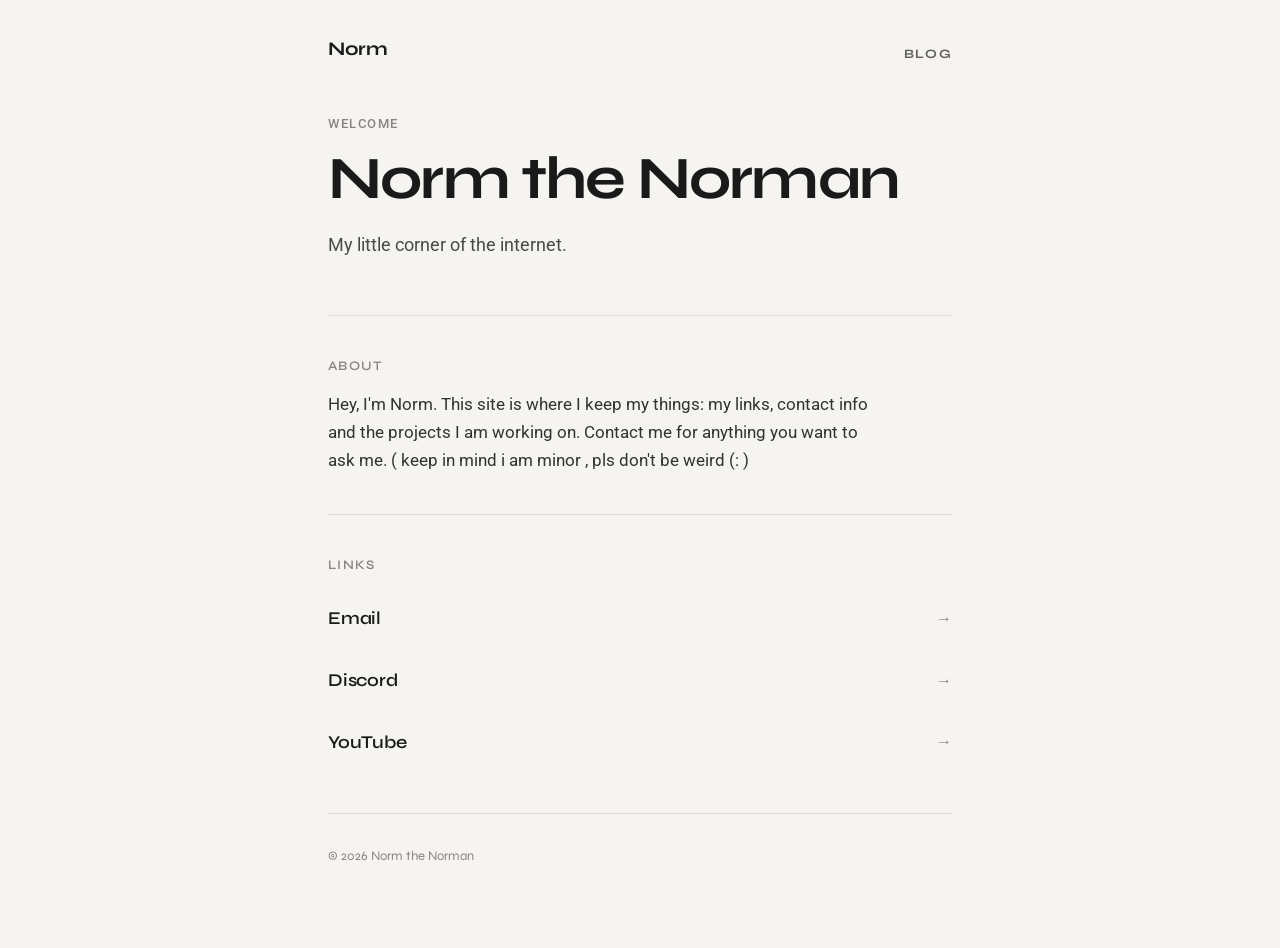
==== index.html @ 067e341c "Update index.html" ====
<!DOCTYPE html>
<html lang="en">
<head>
    <meta charset="UTF-8">
    <meta name="viewport" content="width=device-width, initial-scale=1.0">
    <meta name="description" content="Norm the Norman — personal site">
    <link rel="shortcut icon" href="assets/icon.png" type="image/png">
    <link rel="stylesheet" href="style.css">
    <title>normthenorman</title>
</head>
<body>
    <div id="app">
    <div class="page">

        <header class="nav">
            <a href="/" data-link class="nav-logo">Norm</a>
            <a href="/blog" data-link class="nav-link">Blog</a>
        </header>

        <main>
            <section class="hero">
                <p class="hero-eyebrow">Welcome</p>
                <h1 class="hero-title">Norm the Norman</h1>
                <p class="hero-lead">
                    My little corner of the internet.
                </p>
            </section>

            <section id="about" class="section">
                <h2 class="section-label">About</h2>
                <p class="section-body">
                    Hey, I'm Norm. This site is where I keep my things: my links,
                    contact info and the projects I am working on. Contact me for 
                    anything you want to ask me. ( keep in mind i am minor , pls 
                    don't be weird (: )
                </p>
            </section>

            <section id="links" class="section">
                <h2 class="section-label">Links</h2>
                <ul class="link-list">

                <div class="link">
                    <li>
                        <a href="mailto:itsnormthenorman@proton.me" class="link-item">
                            <span class="link-title">Email</span>
                            <span class="link-arrow" aria-hidden="true">→</span>
                        </a>
                    </li>
                </div>

                <div class="link">
                    <li>
                        <a href="https://discord.com/users/1162692584502743070" class="link-item">
                            <span class="link-title">Discord</span>
                            <span class="link-arrow" aria-hidden="true">→</span>
                        </a>
                    </li>
                </div>

                <div class="link">
                    <li>
                        <a href="https://www.youtube.com/@normthenorman" class="link-item">
                            <span class="link-title">YouTube</span>
                            <span class="link-arrow" aria-hidden="true">→</span>
                        </a>
                    </li>
                </div>

                </ul>
            </section>
        </main>

        <footer class="footer">
            <p>&copy; 2026 Norm the Norman</p>
        </footer>
    </div>
    </div>

<script src="main.js"></script>
<script src="router.js"></script>

</body>
</html>
---- style.css ----
@import url('https://fonts.googleapis.com/css2?family=Roboto:ital,wght@0,400;0,500;1,400&family=Syne:wght@500;600;700&display=swap');

*, *::before, *::after {
    box-sizing: border-box;
    margin: 0;
    padding: 0;
}

html {
    font-size: 16px;
    scroll-behavior: smooth;
}

:root {
    --text-hover: rgb(20, 220, 20);
}

body {
    font-family: 'Roboto', sans-serif;
    line-height: 1.65;
    color: #1a1a1a;
    background: #f6f4f0;
    min-height: 100vh;
    -webkit-font-smoothing: antialiased;
}

.page {
    max-width: 42rem;
    margin: 0 auto;
    padding: 2rem 1.5rem 5rem;
    min-height: 100vh;
    display: flex;
    flex-direction: column;
}

/* Navigation */

.nav {
    position: relative;
    display: flex;
    align-items: center;
    justify-content: space-between;
    padding-bottom: 3rem;
}

.nav-logo {
    position: relative;
    font-family: 'Syne', sans-serif;
    font-weight: 700;
    font-size: 1.2rem;
    text-decoration: none;
    color: inherit;
    letter-spacing: -0.02em;
}

.nav-link {
    font-family: 'Syne', sans-serif;
    font-weight: 700;
    font-size: 0.8rem;
    letter-spacing: 0.1em;
    text-transform: uppercase;
    color: black;
    opacity: 0.6;
    text-decoration: none;
    margin-top: 0.75rem;
}

.nav-link:hover {
    opacity: 1;
}

/* Hero */

.hero {
    padding-bottom: 3.5rem;
    border-bottom: 1px solid #e0dcd4;
}

.hero-eyebrow {
    font-size: 0.8125rem;
    font-weight: 500;
    letter-spacing: 0.12em;
    text-transform: uppercase;
    color: #8a8580;
    margin-bottom: 0.75rem;
}

.hero-title {
    font-family: 'Syne', sans-serif;
    font-weight: 700;
    font-size: clamp(2.5rem, 8vw, 3.75rem);
    line-height: 1.05;
    letter-spacing: -0.03em;
    margin-bottom: 1.25rem;
}

.hero-lead {
    font-size: 1.125rem;
    color: #4a4a4a;
    max-width: 32rem;
}

/* Sections */

main {
    flex: 1;
}

.section {
    padding: 2.5rem 0;
    border-bottom: 1px solid #e0dcd4;
}

.section-label {
    font-family: 'Syne', sans-serif;
    font-weight: 600;
    font-size: 0.8125rem;
    letter-spacing: 0.1em;
    text-transform: uppercase;
    color: #8a8580;
    margin-bottom: 0.75rem;
}

.section-body {
    font-size: 1.0625rem;
    color: #333;
    max-width: 34rem;
}

/* Link list */

.link-list {
    list-style: none;
}

.link-item {
    display: flex;
    align-items: center;
    justify-content: space-between;
    padding: 1rem 0;
    text-decoration: none;
    color: inherit;
    border-bottom: 1px solid #e8e4dc;
    transition: color 0.2s ease;
}

.link-item:hover {
    color: var(--text-hover);
}

.link-list li:last-child .link-item {
    border-bottom: none;
}

.link-title {
    font-family: 'Syne', sans-serif;
    font-weight: 600;
    font-size: 1.125rem;
    letter-spacing: -0.01em;
}

.link-arrow {
    color: #8a8580;
    transition: transform 0.2s ease, color 0.2s ease;/*----------BLOG.HTML---------*/

.under-construction {
    font-family: 'Syne', sans-serif;
    color: black;
}

.return {
    font-family: 'Roboto', sans-serif;
    color: black;
}

.return:hover {
    color: blue;
}
}

.link-item:hover .link-title {
    color: var(--text-hover);
}

.link {
    transition: transform 0.2s ease;
}

.link:hover {
    transform: translateX(8px);
}

/* Footer */

.footer {
    margin-top: 2rem;
    font-family: 'Syne', sans-serif;
    font-size: 0.8125rem;
    color: #8a8580;
}

/*----------BLOG.HTML---------*/

.under-construction {
    font-family: 'Syne', sans-serif;
    color: black;
}

.return {
    font-family: 'Roboto', sans-serif;
    color: black;
}

.return:hover {
    color: blue;
}

#writing {
    animation: blink 1s infinite;
}

@keyframes blink {
    0%, 50% { opacity: 1; }
    51%, 100% { opacity: 0; }
}

.ai-note {
    font-family: 'Roboto', sans-serif;
    font-size: 0.8125rem;
    color: #8a8580;
    text-align: center;
    position: relative;
    bottom: -23vw;
    transition: color 0.2s ease;
}

.ai-note:hover {
    color: black;
}


/* Responsive */

@media (max-width: 480px) {
    .page {
        padding: 1.25rem 1.25rem 4rem;
    }

    .nav {
        padding-bottom: 2rem;
    }

    .hero {
        padding-bottom: 2.5rem;
    }

    .section {
        padding: 2rem 0;
    }
}
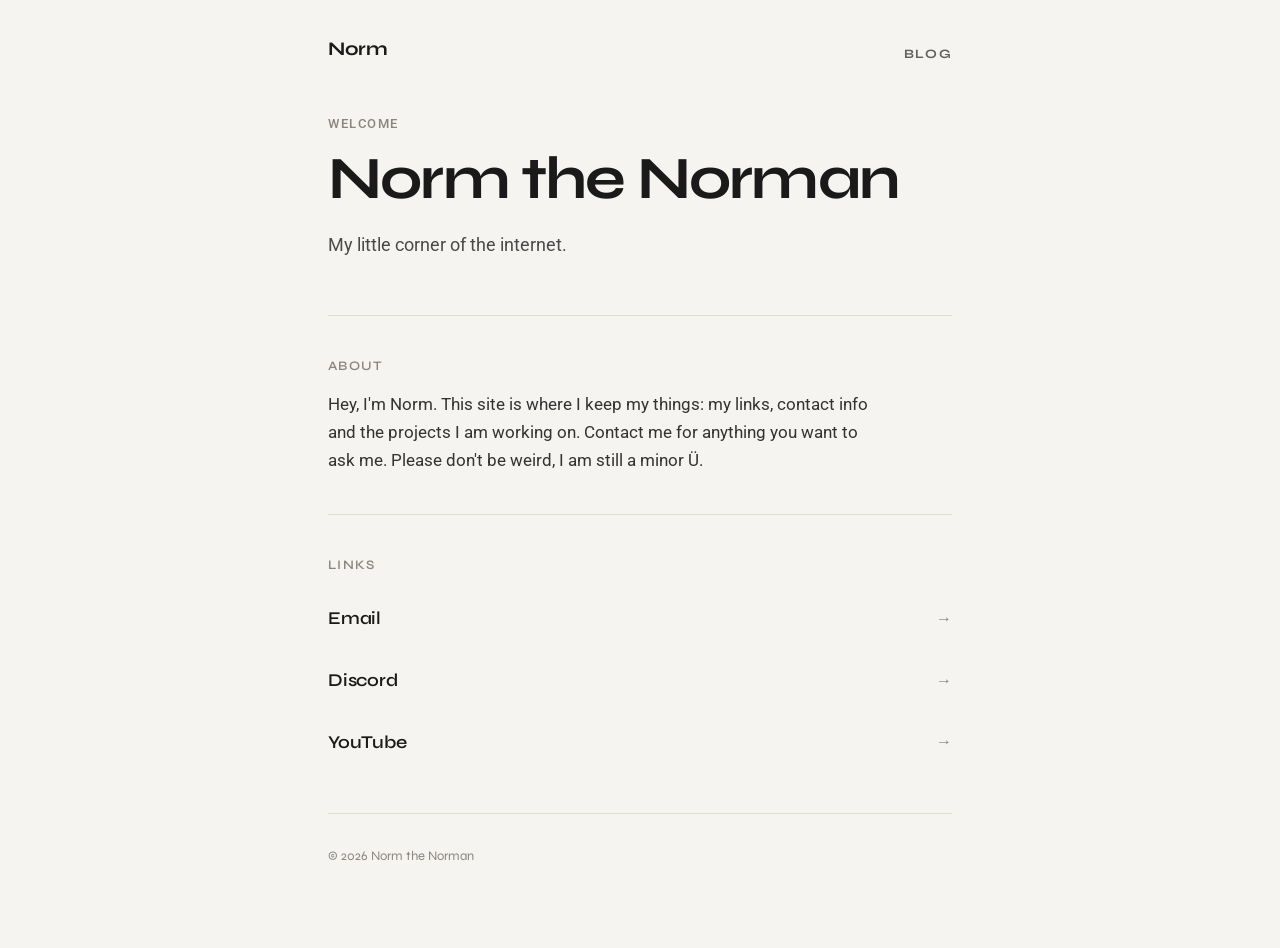
==== commit cbc42196: "Update index.html" ====
--- a/index.html
+++ b/index.html
@@ -31,8 +31,8 @@
                 <p class="section-body">
                     Hey, I'm Norm. This site is where I keep my things: my links,
                     contact info and the projects I am working on. Contact me for 
-                    anything you want to ask me. ( keep in mind i am minor , pls 
-                    don't be weird (: )
+                    anything you want to ask me. Please don't be weird, I am still
+                    a minor Ü.
                 </p>
             </section>
 
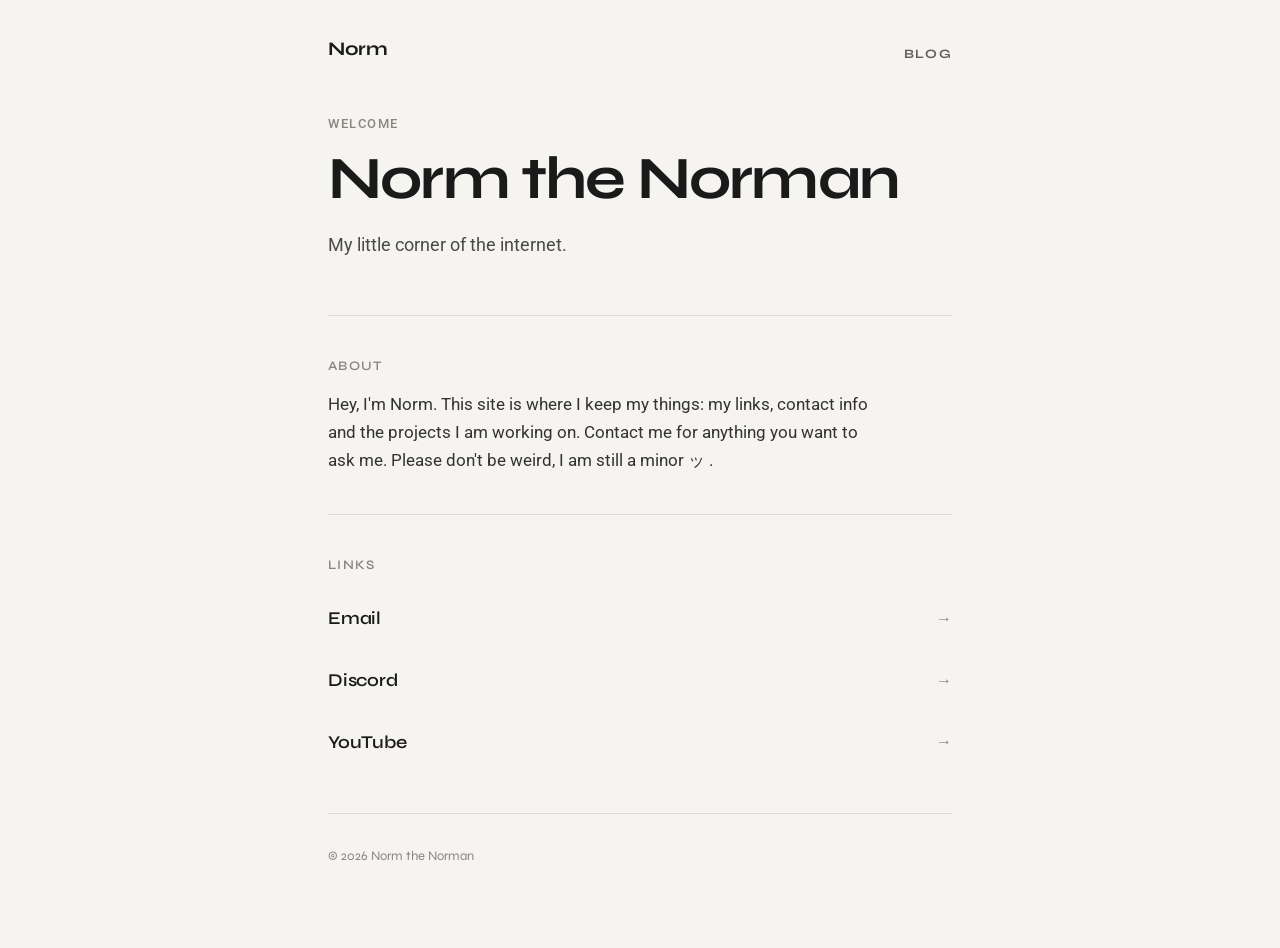
==== commit 0e198b8f: "Update index.html" ====
--- a/index.html
+++ b/index.html
@@ -32,7 +32,7 @@
                     Hey, I'm Norm. This site is where I keep my things: my links,
                     contact info and the projects I am working on. Contact me for 
                     anything you want to ask me. Please don't be weird, I am still
-                    a minor Ü.
+                    a minor ッ .
                 </p>
             </section>
 
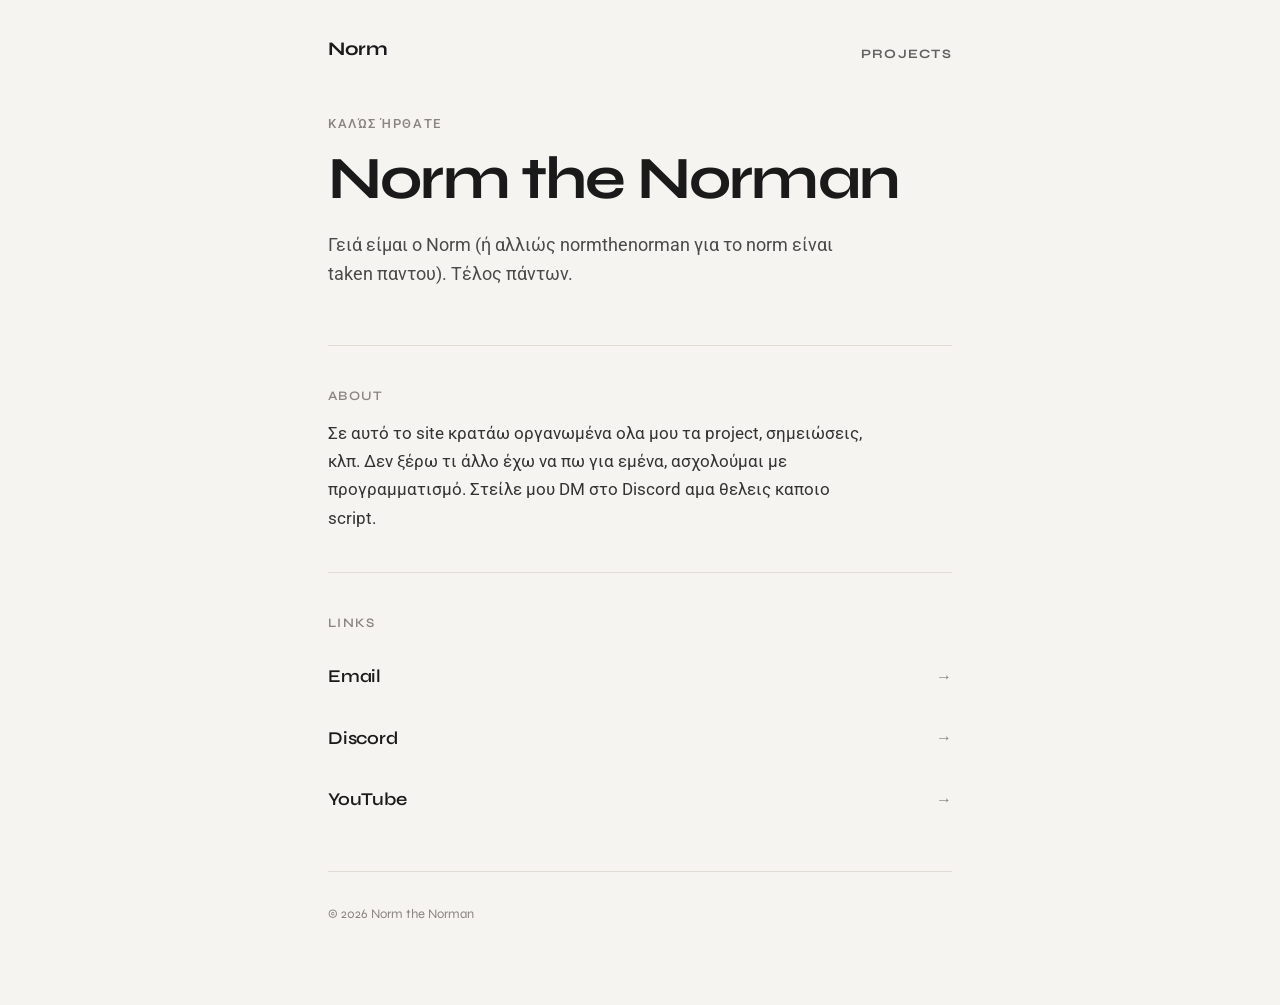
==== commit 60882fb2: "Update index.html" ====
--- a/index.html
+++ b/index.html
@@ -14,25 +14,24 @@
 
         <header class="nav">
             <a href="/" data-link class="nav-logo">Norm</a>
-            <a href="/blog" data-link class="nav-link">Blog</a>
+            <a href="/projects" data-link class="nav-link">Projects</a>
+
         </header>
 
         <main>
             <section class="hero">
-                <p class="hero-eyebrow">Welcome</p>
+                <p class="hero-eyebrow">Καλώς ήρθατε</p>
                 <h1 class="hero-title">Norm the Norman</h1>
                 <p class="hero-lead">
-                    My little corner of the internet.
+                    Γειά είμαι ο Norm (ή αλλιώς normthenorman για το norm είναι taken παντου). Τέλος πάντων.
                 </p>
             </section>
 
             <section id="about" class="section">
                 <h2 class="section-label">About</h2>
                 <p class="section-body">
-                    Hey, I'm Norm. This site is where I keep my things: my links,
-                    contact info and the projects I am working on. Contact me for 
-                    anything you want to ask me. Please don't be weird, I am still
-                    a minor ッ .
+                    Σε αυτό το site κρατάω οργανωμένα ολα μου τα project, σημειώσεις, κλπ. Δεν ξέρω τι
+                    άλλο έχω να πω για εμένα, ασχολούμαι με προγραμματισμό. Στείλε μου DM στο Discord αμα θελεις καποιο script. 
                 </p>
             </section>
 
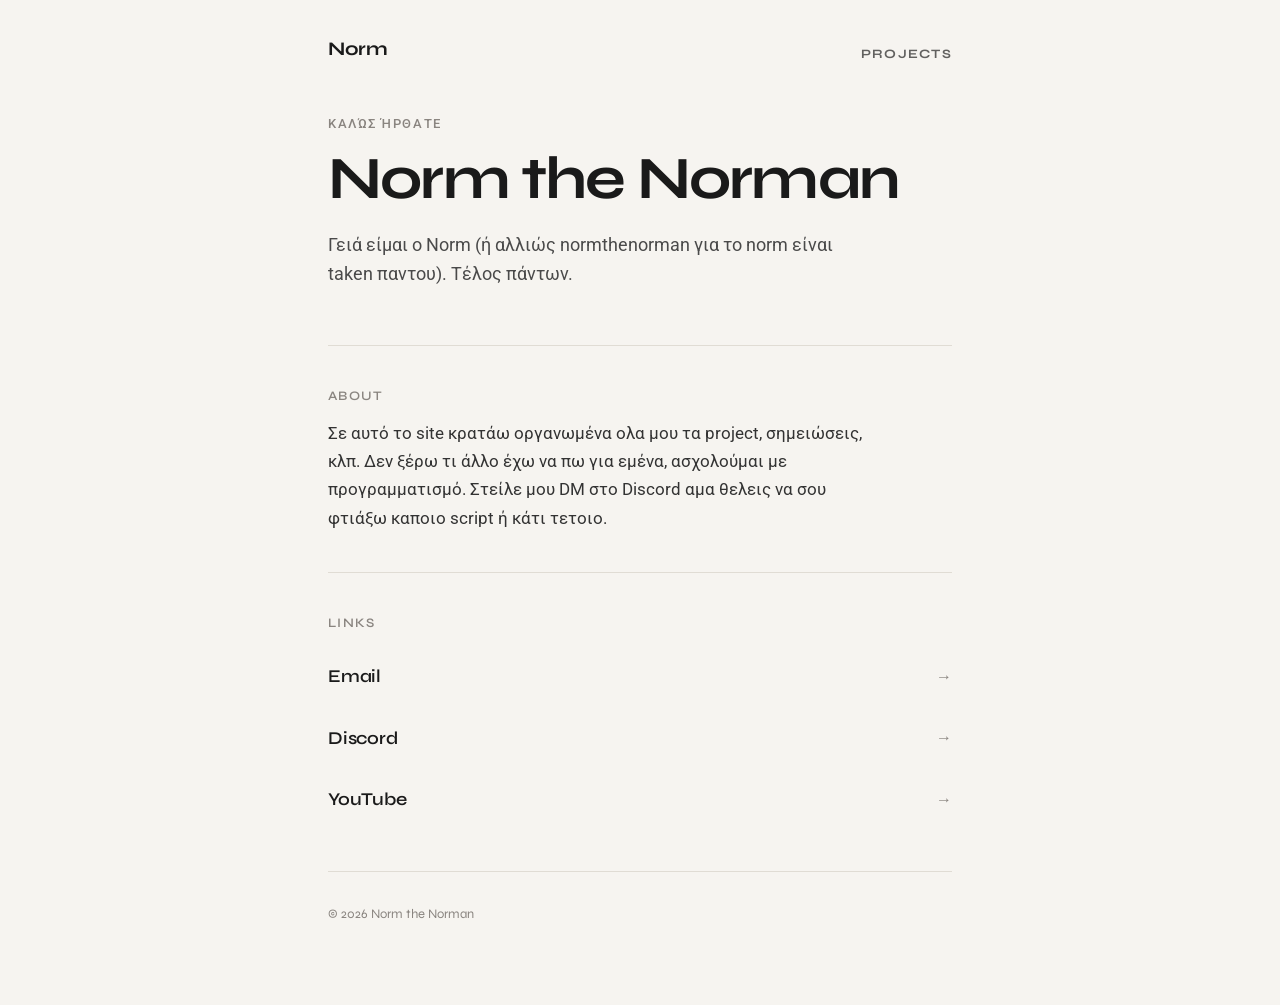
==== commit 87b1a7e4: "Update index.html" ====
--- a/index.html
+++ b/index.html
@@ -31,7 +31,8 @@
                 <h2 class="section-label">About</h2>
                 <p class="section-body">
                     Σε αυτό το site κρατάω οργανωμένα ολα μου τα project, σημειώσεις, κλπ. Δεν ξέρω τι
-                    άλλο έχω να πω για εμένα, ασχολούμαι με προγραμματισμό. Στείλε μου DM στο Discord αμα θελεις καποιο script. 
+                    άλλο έχω να πω για εμένα, ασχολούμαι με προγραμματισμό. Στείλε μου DM στο Discord αμα θελεις
+                    να σου φτιάξω καποιο script ή κάτι τετοιο. 
                 </p>
             </section>
 
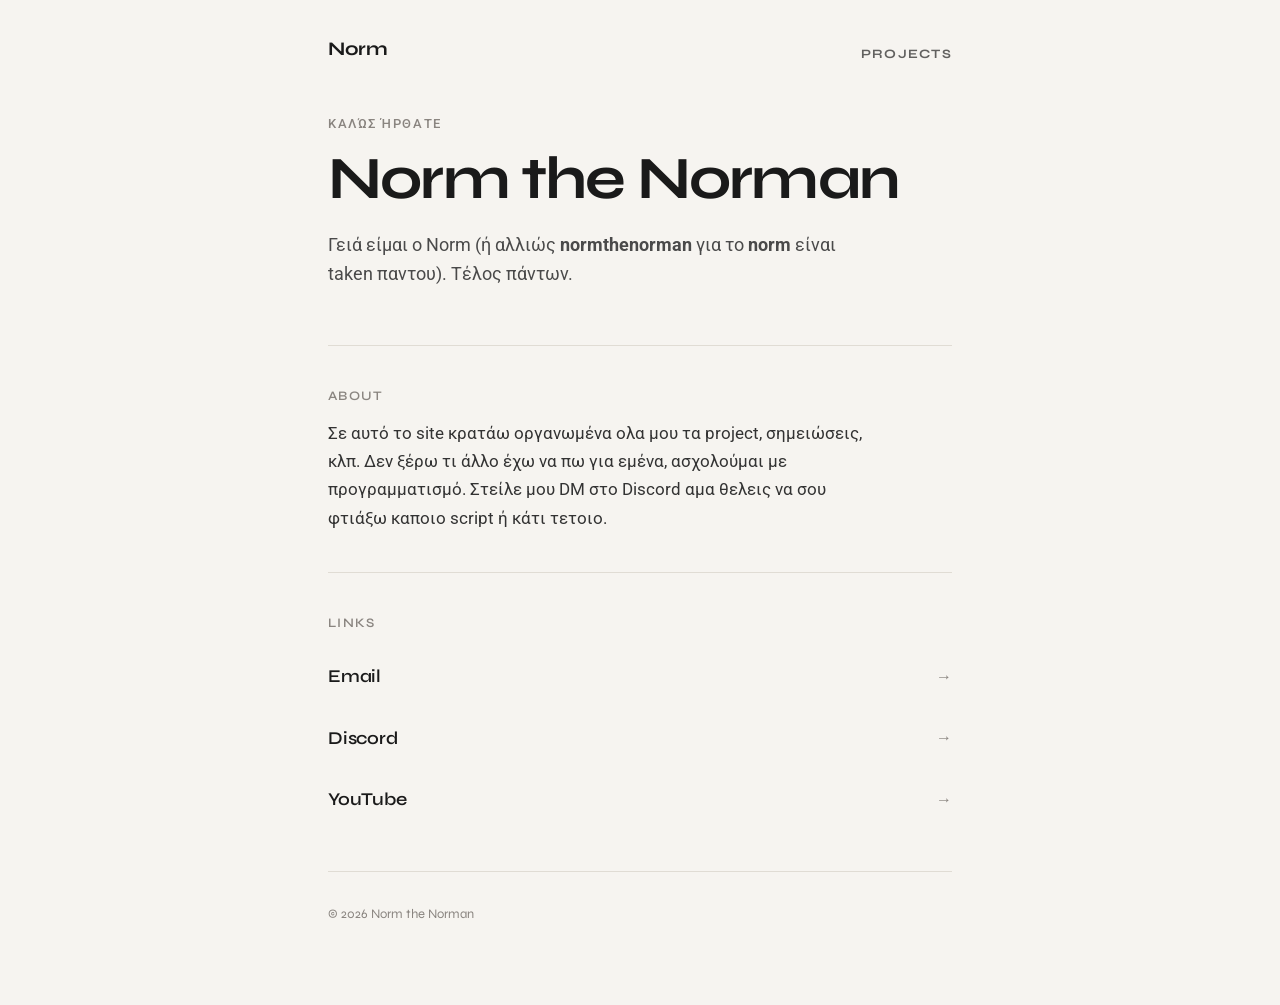
==== commit 9c90fc3f: "Update index.html" ====
--- a/index.html
+++ b/index.html
@@ -23,7 +23,7 @@
                 <p class="hero-eyebrow">Καλώς ήρθατε</p>
                 <h1 class="hero-title">Norm the Norman</h1>
                 <p class="hero-lead">
-                    Γειά είμαι ο Norm (ή αλλιώς normthenorman για το norm είναι taken παντου). Τέλος πάντων.
+                    Γειά είμαι ο Norm (ή αλλιώς <strong>normthenorman</strong> για το <strong>norm</strong> είναι taken παντου). Τέλος πάντων.
                 </p>
             </section>
 
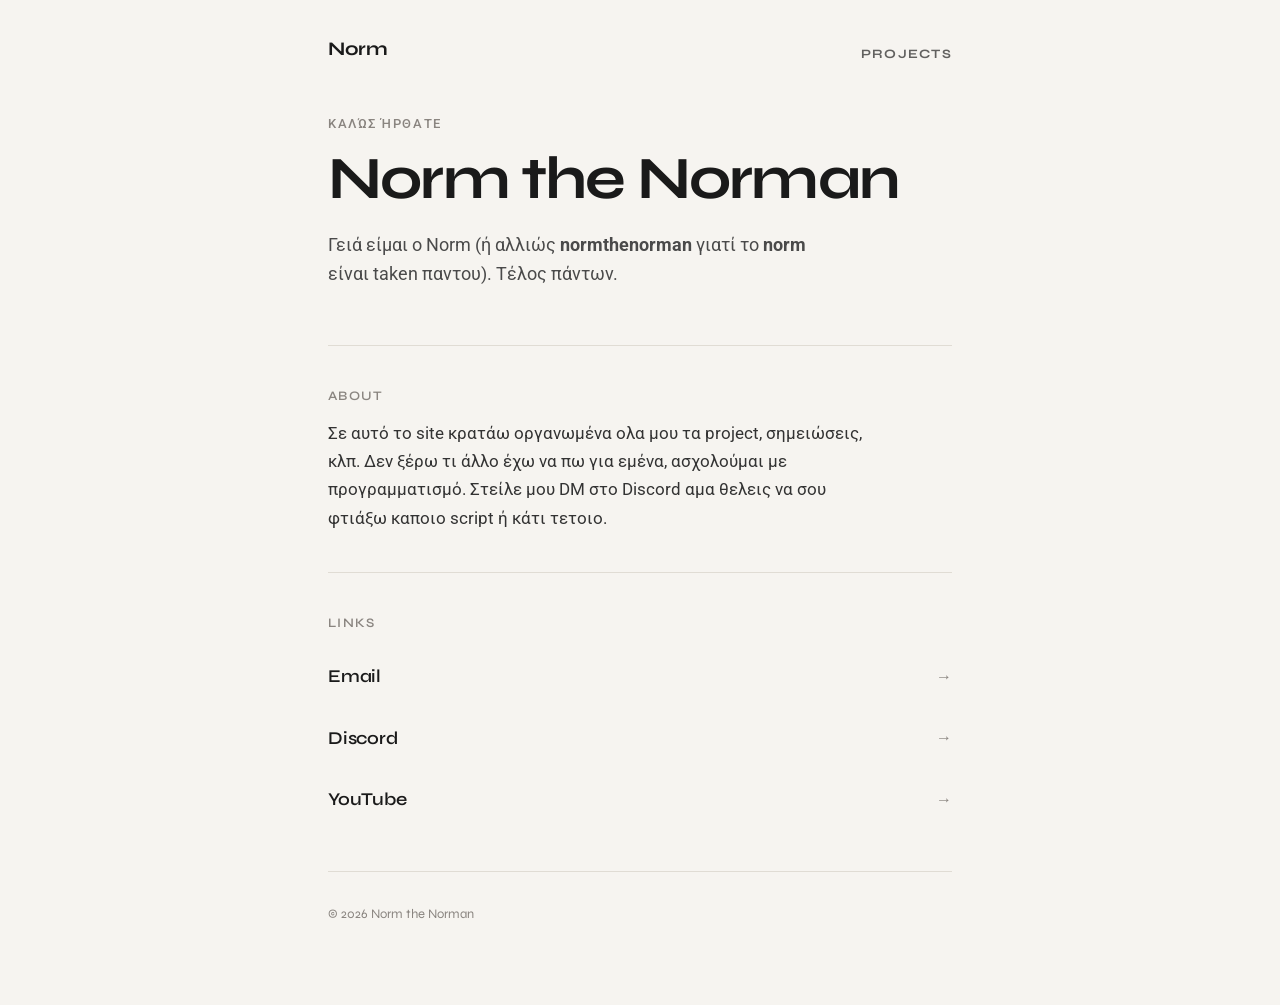
==== commit 8cab8700: "Fix typo in Greek text in index.html" ====
--- a/index.html
+++ b/index.html
@@ -23,7 +23,7 @@
                 <p class="hero-eyebrow">Καλώς ήρθατε</p>
                 <h1 class="hero-title">Norm the Norman</h1>
                 <p class="hero-lead">
-                    Γειά είμαι ο Norm (ή αλλιώς <strong>normthenorman</strong> για το <strong>norm</strong> είναι taken παντου). Τέλος πάντων.
+                    Γειά είμαι ο Norm (ή αλλιώς <strong>normthenorman</strong> γιατί το <strong>norm</strong> είναι taken παντου). Τέλος πάντων.
                 </p>
             </section>
 
